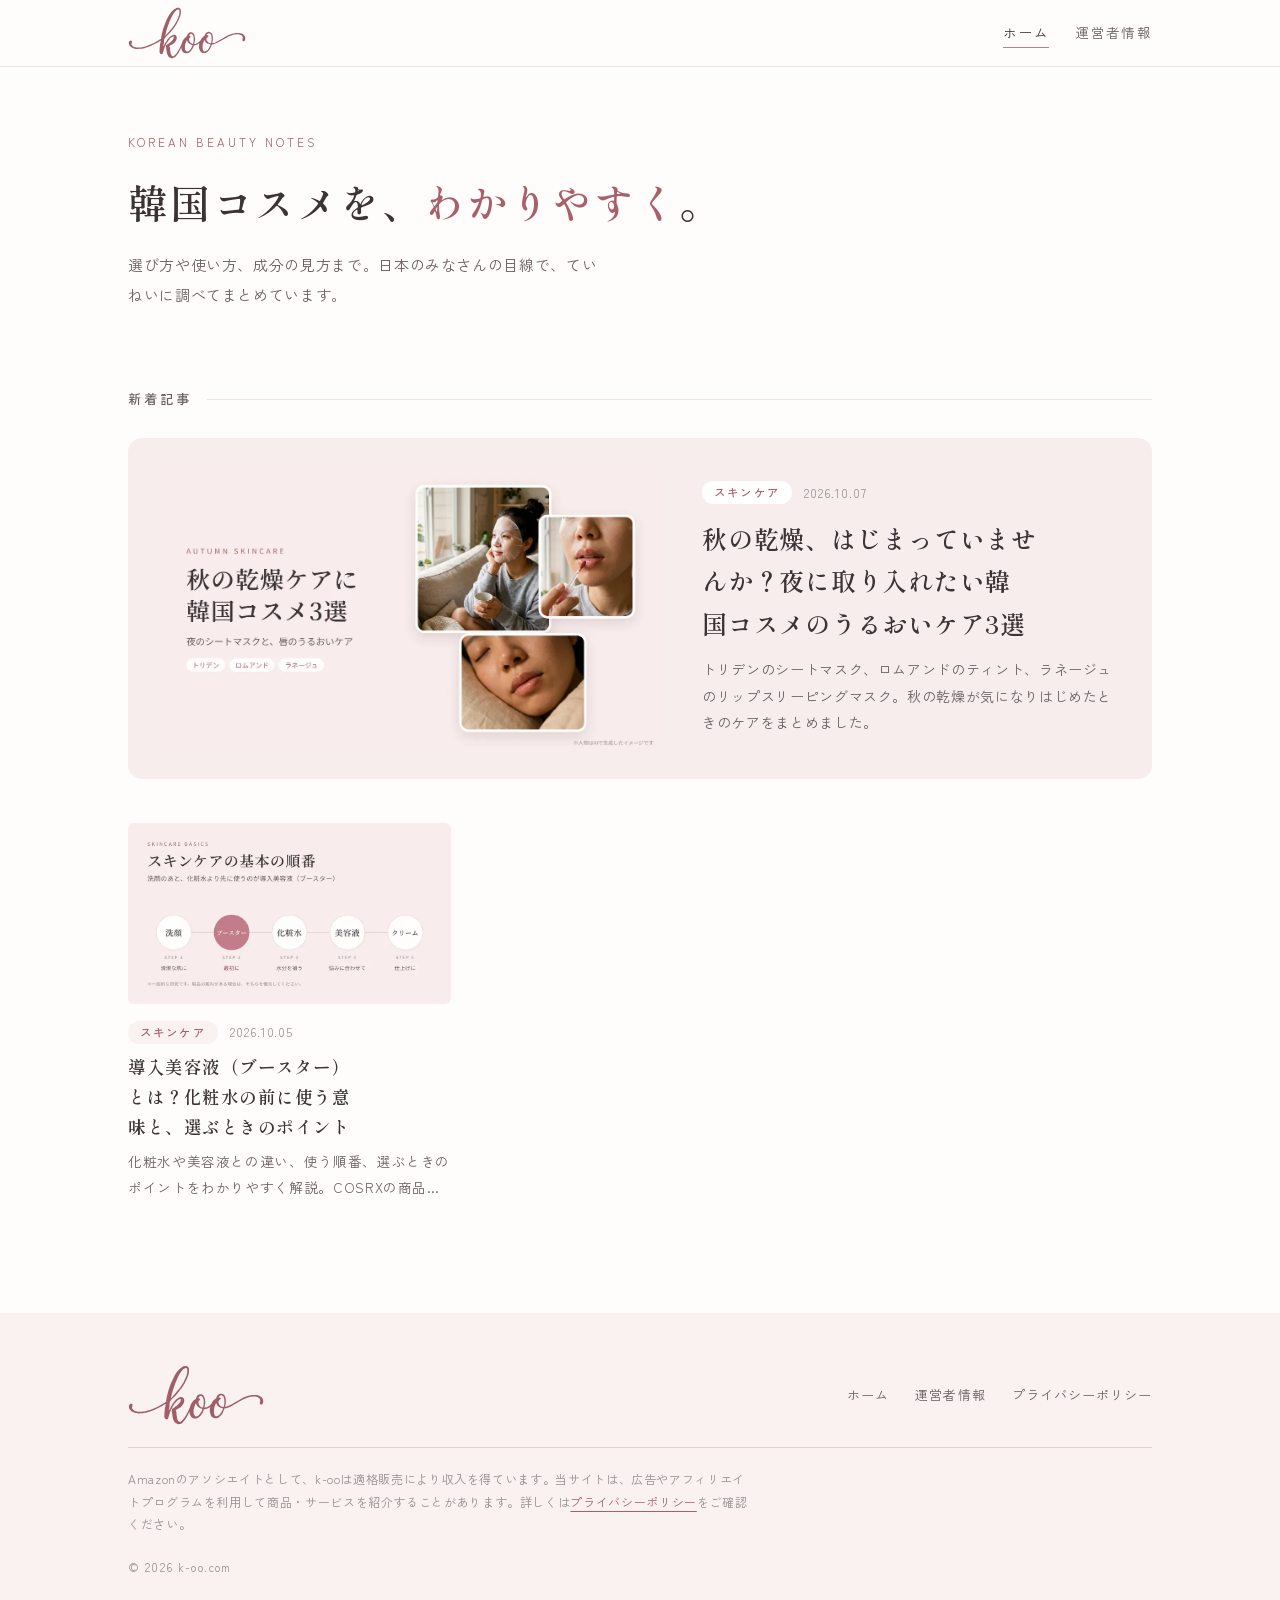
==== index.html @ f617c97c "Add files via upload" ====
<!DOCTYPE html>
<html lang="ja">
<head>
<meta charset="utf-8">
<meta name="viewport" content="width=device-width, initial-scale=1">
<title>k-oo（ケーウー）｜韓国コスメ・スキンケア情報ブログ</title>
<meta name="description" content="k-oo（ケーウー）は、韓国コスメとスキンケアの選び方・使い方・成分の見方を、日本のみなさんに向けてわかりやすくまとめる情報ブログです。">
<link rel="canonical" href="https://k-oo.com/">
<meta name="robots" content="index, follow, max-image-preview:large, max-snippet:-1">
<meta name="theme-color" content="#fffdfc">
<!-- 検索エンジンの所有権確認（取得後にコメントを外して content を差し替え）
<meta name="google-site-verification" content="">
<meta name="msvalidate.01" content="">
-->

<meta property="og:type" content="website">
<meta property="og:site_name" content="k-oo（ケーウー）">
<meta property="og:locale" content="ja_JP">
<meta property="og:title" content="k-oo（ケーウー）｜韓国コスメ・スキンケア情報ブログ">
<meta property="og:description" content="韓国コスメとスキンケアの選び方・使い方・成分の見方を、わかりやすくまとめています。">
<meta property="og:url" content="https://k-oo.com/">
<meta property="og:image" content="https://k-oo.com/assets/img/og-default.png">
<meta property="og:image:width" content="1200">
<meta property="og:image:height" content="630">
<meta name="twitter:card" content="summary_large_image">

<link rel="icon" href="/assets/img/favicon.svg" type="image/svg+xml">
<link rel="icon" href="/assets/img/favicon-32.png" sizes="32x32" type="image/png">
<link rel="apple-touch-icon" href="/assets/img/apple-touch-icon.png">
<link rel="preconnect" href="https://fonts.googleapis.com">
<link rel="preconnect" href="https://fonts.gstatic.com" crossorigin>
<link rel="stylesheet" href="https://fonts.googleapis.com/css2?family=Shippori+Mincho+B1:wght@500;600&family=Zen+Kaku+Gothic+New:wght@400;500;700&display=swap">
<link rel="stylesheet" href="/assets/css/style.css">
<script src="/assets/js/main.js" defer></script>
<!-- AdSense 承認後：審査用コードをここに貼る（全ページの <head>）
<script async src="https://pagead2.googlesyndication.com/pagead/js/adsbygoogle.js?client=ca-pub-XXXXXXXXXXXXXXXX" crossorigin="anonymous"></script>
-->

<script type="application/ld+json">
{
  "@context": "https://schema.org",
  "@graph": [
    {
      "@type": "WebSite",
      "@id": "https://k-oo.com/#website",
      "url": "https://k-oo.com/",
      "name": "k-oo（ケーウー）",
      "alternateName": ["k-oo", "ケーウー"],
      "inLanguage": "ja",
      "publisher": { "@id": "https://k-oo.com/#organization" }
    },
    {
      "@type": "Organization",
      "@id": "https://k-oo.com/#organization",
      "name": "k-oo",
      "url": "https://k-oo.com/",
      "logo": { "@type": "ImageObject", "url": "https://k-oo.com/assets/img/icon-512.png", "width": 512, "height": 512 }
    }
  ]
}
</script>
</head>
<body>
<a class="skip-link" href="#main">本文へスキップ</a>

<header class="site-header">
  <div class="wrap">
    <a class="brand" href="/" aria-label="k-oo ホーム">
      <img class="brand-logo" src="/assets/img/logo.svg" width="118" height="52" alt="">
    </a>
    <nav class="site-nav" aria-label="メインメニュー">
      <a href="/">ホーム</a>
      <a href="/about">運営者情報</a>
    </nav>
  </div>
</header>

<main id="main">
  <section class="hero">
    <div class="wrap">
      <h1>韓国コスメを、<em>わかりやすく</em>。</h1>
      <p>選び方や使い方、成分の見方まで。日本のみなさんの目線で、ていねいに調べてまとめています。</p>
    </div>
  </section>

  <section class="wrap" aria-labelledby="latest-heading">
    <div class="section-head"><h2 id="latest-heading">新着記事</h2></div>

    <!-- ===== 記事一覧：新しい記事を「先頭」に追加します =====
    <ul class="post-grid">
      <li class="post-card">
        <div class="post-card-thumb"><img src="/assets/img/posts/SLUG.webp" width="1200" height="675" alt="記事タイトルに合わせた画像の説明" loading="lazy" decoding="async"></div>
        <div class="post-card-body">
          <div class="post-card-meta"><span class="tag">カテゴリ</span><time datetime="2026-10-05">2026.10.05</time></div>
          <h3><a href="/posts/2026/10/SLUG">記事タイトル</a></h3>
          <p>記事の概要（メタディスクリプションと同じ文章でOK）。</p>
        </div>
      </li>
    </ul>
    ===== -->
    <ul class="post-grid">
      <li class="post-card">
        <div class="post-card-thumb"><img src="/assets/img/posts/autumn-dryness-care.webp" width="1200" height="675" alt="秋の乾燥ケア：シートマスク、リップティント、リップスリーピングマスク" loading="lazy" decoding="async"></div>
        <div class="post-card-body">
          <div class="post-card-meta"><span class="tag">スキンケア</span><time datetime="2026-10-07">2026.10.07</time></div>
          <h3><a href="/posts/2026/10/autumn-dryness-care">秋の乾燥、はじまっていませんか？夜に取り入れたい韓国コスメのうるおいケア3選</a></h3>
          <p>トリデンのシートマスク、ロムアンドのティント、ラネージュのリップスリーピングマスク。秋の乾燥が気になりはじめたときのケアをまとめました。</p>
        </div>
      </li>
      <li class="post-card">
        <div class="post-card-thumb"><img src="/assets/img/posts/what-is-booster-serum.webp" width="1200" height="675" alt="スキンケアの基本の順番：洗顔、ブースター、化粧水、美容液、クリーム" loading="lazy" decoding="async"></div>
        <div class="post-card-body">
          <div class="post-card-meta"><span class="tag">スキンケア</span><time datetime="2026-10-05">2026.10.05</time></div>
          <h3><a href="/posts/2026/10/what-is-booster-serum">導入美容液（ブースター）とは？化粧水の前に使う意味と、選ぶときのポイント</a></h3>
          <p>化粧水や美容液との違い、使う順番、選ぶときのポイントをわかりやすく解説。COSRXの商品を例に、パッケージの表記も確認します。</p>
        </div>
      </li>
    </ul>
  </section>
  <section class="wrap popular" data-popular hidden aria-labelledby="popular-title">
    <div class="section-head"><h2 id="popular-title">人気記事</h2></div>
    <ol class="popular-list"></ol>
  </section>
</main>

<footer class="site-footer">
  <div class="wrap">
    <div class="footer-top">
      <a class="brand" href="/" aria-label="k-oo ホーム">
        <img class="brand-logo" src="/assets/img/logo.svg" width="118" height="52" alt="" loading="lazy">
      </a>
      <ul class="footer-links">
        <li><a href="/">ホーム</a></li>
        <li><a href="/about">運営者情報</a></li>
        <li><a href="/privacy">プライバシーポリシー</a></li>
      </ul>
    </div>
    <p class="footer-note">Amazonのアソシエイトとして、k-ooは適格販売により収入を得ています。当サイトは、広告やアフィリエイトプログラムを利用して商品・サービスを紹介することがあります。詳しくは<a href="/privacy">プライバシーポリシー</a>をご確認ください。</p>
    <p class="copyright">&copy; 2026 k-oo.com</p>
  </div>
</footer>

<button class="to-top" type="button" aria-label="ページの先頭へ戻る">↑</button>
</body>
</html>
---- assets/css/style.css ----
/* k-oo.com 共通スタイル — すべてのページで /assets/css/style.css として読み込みます
   デザイン「Blush」：白 × 淡いピンク × ダスティローズ。記事が主役、商品と広告は控えめに。
   フォント（各ページ <head> で Google Fonts を読み込み）
     見出し：Shippori Mincho B1 ／ 本文：Zen Kaku Gothic New */

:root {
  --bg: #fffdfc;
  --surface: #ffffff;
  --soft: #faf1f1;        /* 目次・PR表記・コールアウトの面 */
  --blush: #f8eded;       /* 特集カードの面 */
  --thumb: #f3e3e3;       /* 画像の読み込み前の面 */
  --ink: #3b3335;
  --ink-soft: #6b5f62;
  --muted: #9a8d90;
  --line: #efe3e3;
  --line-strong: #e2d1d2;
  --accent: #c27d89;
  --accent-ink: #a8606d;
  --mark: #f6dfe3;        /* 太字のマーカー */
  --btn: #3b3335;
  --btn-ink: #fffdfc;
  --radius: 6px;
  --radius-lg: 14px;
  --font: "Zen Kaku Gothic New", "Hiragino Sans", "Hiragino Kaku Gothic ProN", "Noto Sans JP", "Noto Sans CJK JP", "Yu Gothic UI", "Yu Gothic", Meiryo, sans-serif;
  --font-head: "Shippori Mincho B1", "Hiragino Mincho ProN", "Yu Mincho", YuMincho, "Noto Serif JP", "Noto Serif CJK JP", serif;
  --w-list: 1080px;
  --w-article: 680px;
}

@media (prefers-color-scheme: dark) {
  :root {
    --bg: #1b1718;
    --surface: #231e20;
    --soft: #2a2325;
    --blush: #2d2427;
    --thumb: #332a2d;
    --ink: #f1eaeb;
    --ink-soft: #d2c6c8;
    --muted: #a5979a;
    --line: #362e30;
    --line-strong: #4a3f42;
    --accent: #dc9aa5;
    --accent-ink: #e8b0b9;
    --mark: #4a3036;
    --btn: #f1eaeb;
    --btn-ink: #1b1718;
  }
}

*, *::before, *::after { box-sizing: border-box; }

html { -webkit-text-size-adjust: 100%; scroll-behavior: smooth; scroll-padding-top: 84px; }

body {
  margin: 0;
  background: var(--bg);
  color: var(--ink);
  font-family: var(--font);
  font-size: 16px;
  font-weight: 400;
  line-height: 2;
  letter-spacing: .04em;
  word-break: normal;
  overflow-wrap: anywhere;
  line-break: strict;
  text-rendering: optimizeLegibility;
  -webkit-font-smoothing: antialiased;
}

img { max-width: 100%; height: auto; display: block; }
a { color: var(--accent-ink); text-decoration-thickness: 1px; text-underline-offset: 4px; }
a:hover { color: var(--accent); }
:focus-visible { outline: 2px solid var(--accent); outline-offset: 3px; border-radius: 3px; }

.skip-link {
  position: absolute; left: 12px; top: 12px; z-index: 100; transform: translateY(-200%);
  background: var(--ink); color: var(--bg); padding: 8px 14px; border-radius: var(--radius); text-decoration: none;
}
.skip-link:focus { transform: none; }

.wrap { width: 100%; max-width: var(--w-list); margin: 0 auto; padding: 0 28px; }
.wrap--article { max-width: calc(var(--w-article) + 56px); }

/* ---------- Header ---------- */
.site-header { position: sticky; top: 0; z-index: 50; background: color-mix(in srgb, var(--bg) 90%, transparent); -webkit-backdrop-filter: blur(10px); backdrop-filter: blur(10px); border-bottom: 1px solid var(--line); }
.site-header .wrap { display: flex; align-items: center; justify-content: space-between; height: 66px; }
.brand { display: inline-flex; align-items: center; gap: 12px; text-decoration: none; color: var(--ink); }
.brand:hover { color: var(--ink); }
.brand-logo { height: 52px; width: auto; }
.footer-top .brand-logo { height: 60px; }
.brand-text { display: flex; align-items: baseline; gap: 10px; line-height: 1.2; }
.brand-name { font-family: var(--font-head); font-weight: 500; font-size: 23px; letter-spacing: .14em; }
.brand-kana { font-size: 10.5px; color: var(--muted); letter-spacing: .24em; }
.site-nav { display: flex; gap: 26px; }
.site-nav a {
  color: var(--ink-soft); text-decoration: none; font-size: 13.5px; letter-spacing: .1em;
  padding: 6px 0; line-height: 1.2; border-bottom: 1px solid transparent;
}
.site-nav a:hover { color: var(--ink); }
.site-nav a[aria-current="page"] { color: var(--ink); border-bottom-color: var(--accent); }

/* ---------- Footer ---------- */
.site-footer { margin-top: 112px; background: var(--soft); }
.site-footer .wrap { padding-top: 52px; padding-bottom: 40px; display: grid; gap: 20px; }
.footer-top { display: flex; flex-wrap: wrap; gap: 16px 40px; align-items: center; justify-content: space-between; padding-bottom: 22px; border-bottom: 1px solid var(--line-strong); }
.footer-links { display: flex; flex-wrap: wrap; gap: 8px 26px; list-style: none; margin: 0; padding: 0; font-size: 13px; letter-spacing: .08em; }
.footer-links a { color: var(--ink-soft); text-decoration: none; }
.footer-links a:hover { color: var(--accent-ink); text-decoration: underline; }
.footer-note { font-size: 12px; line-height: 1.9; color: var(--muted); margin: 0; max-width: 52em; }
.copyright { font-size: 11.5px; color: var(--muted); margin: 0; letter-spacing: .12em; }

/* ---------- Home ---------- */
.hero { padding: 64px 0 28px; }
.hero .wrap { display: grid; gap: 16px; }
.hero .wrap::before { content: "KOREAN BEAUTY NOTES"; font-size: 11.5px; letter-spacing: .26em; color: var(--accent-ink); }
.hero h1 { font-family: var(--font-head); font-size: clamp(27px, 4.2vw, 40px); line-height: 1.6; margin: 0; letter-spacing: .06em; font-weight: 600; }
.hero h1 em { font-style: normal; color: var(--accent-ink); }
.hero p { margin: 0; color: var(--ink-soft); max-width: 32em; font-size: 15px; }

.section-head { display: flex; align-items: center; gap: 16px; margin: 48px 0 26px; }
.section-head h2 { font-size: 13px; margin: 0; font-weight: 500; letter-spacing: .22em; white-space: nowrap; color: var(--ink-soft); }
.section-head::after { content: ""; flex: 1; height: 1px; background: var(--line); }

.post-grid { display: grid; grid-template-columns: repeat(3, 1fr); gap: 44px 28px; list-style: none; margin: 0; padding: 0; }
.post-card { display: flex; flex-direction: column; position: relative; min-width: 0; }
.post-card-thumb { aspect-ratio: 16 / 9; background: var(--thumb); overflow: hidden; border-radius: var(--radius); }
.post-card-thumb img { width: 100%; height: 100%; object-fit: cover; transition: transform .5s ease; }
.post-card:hover .post-card-thumb img { transform: scale(1.03); }
.post-card-body { padding: 16px 0 0; display: flex; flex-direction: column; gap: 8px; flex: 1; }
.post-card-meta { display: flex; align-items: center; gap: 12px; font-size: 12px; letter-spacing: .08em; color: var(--muted); }
.post-card h3 { font-family: var(--font-head); font-size: 17.5px; line-height: 1.7; margin: 0; font-weight: 600; letter-spacing: .03em; }
.post-card h3 a { color: var(--ink); text-decoration: none; }
.post-card h3 a::after { content: ""; position: absolute; inset: 0; } /* カード全体をクリック可能に */
.post-card:hover h3 a { color: var(--accent-ink); }
.post-card p { margin: 0; font-size: 13.5px; line-height: 1.9; color: var(--ink-soft); display: -webkit-box; -webkit-line-clamp: 2; line-clamp: 2; -webkit-box-orient: vertical; overflow: hidden; }

/* 新着の1件目は特集カードとして大きく */
.wrap > .post-grid > .post-card:first-child { grid-column: 1 / -1; display: grid; grid-template-columns: 1.2fr 1fr; gap: 0 40px; align-items: center; padding: 28px; background: var(--blush); border-radius: var(--radius-lg); }
.wrap > .post-grid > .post-card:first-child .post-card-body { padding: 0; gap: 12px; }
.wrap > .post-grid > .post-card:first-child h3 { font-size: clamp(20px, 2.4vw, 25px); }
.wrap > .post-grid > .post-card:first-child p { font-size: 14px; -webkit-line-clamp: 3; line-clamp: 3; }
.wrap > .post-grid > .post-card:first-child .tag { background: var(--surface); }

.tag { display: inline-block; font-size: 11.5px; font-weight: 500; letter-spacing: .1em; color: var(--accent-ink); background: var(--soft); padding: 1px 12px; border-radius: 999px; line-height: 1.8; }

.empty-state { border-top: 1px solid var(--line); border-bottom: 1px solid var(--line); padding: 64px 24px; text-align: center; color: var(--muted); }
.empty-state strong { display: block; color: var(--ink); font-size: 18px; margin-bottom: 6px; }

/* ---------- Article ---------- */
.breadcrumb { font-size: 12px; letter-spacing: .06em; color: var(--muted); padding: 28px 0 8px; }
.breadcrumb ol { list-style: none; margin: 0; padding: 0; display: flex; flex-wrap: wrap; gap: 4px 10px; }
.breadcrumb li + li::before { content: "›"; margin-right: 10px; color: var(--line-strong); }
.breadcrumb a { color: var(--muted); text-decoration: none; }
.breadcrumb a:hover { color: var(--accent-ink); text-decoration: underline; }

.article-head { padding: 28px 0 8px; text-align: center; }
.article-head .tag { margin-bottom: 16px; }
.article-title { font-family: var(--font-head); font-size: clamp(24px, 3.8vw, 33px); line-height: 1.65; margin: 0 0 16px; font-weight: 600; letter-spacing: .05em; }
.article-meta { display: flex; flex-wrap: wrap; justify-content: center; gap: 4px 20px; font-size: 12px; letter-spacing: .06em; color: var(--muted); margin: 0; }
.article-eyecatch { margin: 32px 0 8px; border-radius: var(--radius-lg); overflow: hidden; background: var(--thumb); }
.article-eyecatch img { width: 100%; aspect-ratio: 16 / 9; object-fit: cover; }

.pr-notice {
  display: flex; gap: 10px; align-items: flex-start; margin: 20px 0 0; padding: 11px 16px;
  font-size: 12px; line-height: 1.8; color: var(--muted); text-align: left;
  background: var(--soft); border-radius: var(--radius);
}
.pr-notice b { flex: none; font-size: 10.5px; font-weight: 500; letter-spacing: .14em; color: var(--accent-ink); background: var(--surface); padding: 0 8px; border-radius: 999px; margin-top: 2px; line-height: 1.8; }
.pr-notice span { display: block; }
.pr-notice small { display: block; margin-top: 1px; font-size: 11.5px; }

.lead { font-size: 16.5px; line-height: 2.1; color: var(--ink-soft); margin: 36px 0 0; }

.toc { margin: 40px 0; padding: 22px 26px; background: var(--soft); border-radius: var(--radius-lg); }
.toc-title { margin: 0 0 6px; font-size: 12.5px; font-weight: 500; letter-spacing: .24em; color: var(--accent-ink); }
.toc ol { margin: 0; padding-left: 1.4em; }
.toc li { margin: 2px 0; font-size: 14.5px; line-height: 1.9; }
.toc li::marker { color: var(--accent); }
.toc a { color: var(--ink-soft); text-decoration: none; }
.toc a:hover { color: var(--accent-ink); text-decoration: underline; }

.article-body > :first-child { margin-top: 0; }
.article-body h2 {
  font-family: var(--font-head); font-size: clamp(20px, 3vw, 24px); line-height: 1.6; margin: 80px 0 24px; padding: 0 0 12px;
  font-weight: 600; letter-spacing: .05em; border-bottom: 1px solid var(--line-strong);
}
.article-body h3 { font-family: var(--font-head); font-size: 18px; line-height: 1.7; margin: 44px 0 12px; padding: 0 0 0 14px; font-weight: 600; letter-spacing: .03em; border-left: 2px solid var(--accent); }
.article-body h4 { font-size: 16px; margin: 30px 0 8px; font-weight: 700; }
.article-body p { margin: 0 0 1.7em; }
.article-body ul, .article-body ol { margin: 0 0 1.7em; padding-left: 1.4em; }
.article-body li { margin: .4em 0; }
.article-body li::marker { color: var(--accent); }
.article-body strong { font-weight: 700; background: linear-gradient(transparent 62%, var(--mark) 62%); }
.article-body figure { margin: 36px 0; }
.article-body figure img { border-radius: var(--radius-lg); }
.article-body figcaption { font-size: 12px; color: var(--muted); margin-top: 10px; text-align: center; letter-spacing: .06em; }
.article-body blockquote { margin: 0 0 1.7em; padding: 4px 0 4px 20px; border-left: 2px solid var(--accent); color: var(--ink-soft); font-family: var(--font-head); }
.article-body blockquote p:last-child { margin-bottom: 0; }

.table-scroll { overflow-x: auto; margin: 0 0 1.7em; border: 1px solid var(--line); border-radius: var(--radius-lg); background: var(--surface); }
.article-body table { border-collapse: collapse; width: 100%; min-width: 480px; font-size: 14px; line-height: 1.8; }
.article-body th, .article-body td { padding: 12px 16px; border-bottom: 1px solid var(--line); text-align: left; vertical-align: top; }
.article-body th { background: var(--soft); font-weight: 500; white-space: nowrap; font-size: 13px; letter-spacing: .06em; color: var(--ink-soft); }
.article-body tr:last-child td { border-bottom: 0; }

.callout { margin: 0 0 1.7em; padding: 20px 24px; border-radius: var(--radius-lg); background: var(--soft); border: 0; }
.callout-title { font-family: var(--font-head); font-weight: 600; margin: 0 0 4px; font-size: 15.5px; color: var(--accent-ink); }
.callout p:last-child { margin-bottom: 0; }

/* ---------- 商品紹介（アフィリエイト記事用・控えめに） ---------- */
.product { display: grid; grid-template-columns: 170px 1fr; gap: 26px; align-items: center; margin: 8px 0 2.2em; padding: 24px; background: var(--surface); border: 1px solid var(--line); border-radius: var(--radius-lg); }
.product-img { background: #fff; border-radius: var(--radius); display: flex; align-items: center; justify-content: center; aspect-ratio: 1; padding: 10px; }
.product-img img { max-height: 100%; width: auto; max-width: 100%; object-fit: contain; }
.product-rank { display: inline-block; font-size: 11.5px; font-weight: 500; letter-spacing: .14em; color: var(--accent-ink); margin-bottom: 4px; }
.product-name { font-family: var(--font-head); font-size: 16.5px; font-weight: 600; line-height: 1.7; margin: 0 0 8px; }
.product-points { margin: 0 0 4px; padding-left: 1.2em; font-size: 13.5px; line-height: 1.9; color: var(--ink-soft); }
.product-points li { margin: .1em 0; }
.product-points li::marker { color: var(--accent); }
.product .btn-amazon { margin: 16px 0 0; max-width: none; }

.proscons { display: grid; grid-template-columns: 1fr 1fr; gap: 14px; margin: 0 0 1.7em; }
.proscons > div { padding: 18px 22px; background: var(--soft); border-radius: var(--radius-lg); }
.proscons h4 { margin: 0 0 6px; font-size: 13.5px; letter-spacing: .1em; color: var(--accent-ink); }
.proscons ul { margin: 0; padding-left: 1.3em; font-size: 14px; line-height: 1.9; }

.spec-note { font-size: 12px; line-height: 1.8; color: var(--muted); margin: -.6em 0 2em; }

/* Amazon へのリンクボタン（rel="sponsored nofollow noopener"）— 落ち着いたピル型 */
.btn-amazon {
  display: block; text-align: center; margin: 28px auto; max-width: 360px; padding: 12px 24px;
  background: var(--btn); color: var(--btn-ink); font-weight: 500; font-size: 14px; letter-spacing: .08em;
  border-radius: 999px; text-decoration: none; transition: opacity .2s ease;
}
.btn-amazon:hover { color: var(--btn-ink); opacity: .86; }
.btn-amazon small { display: block; font-weight: 400; font-size: 11px; letter-spacing: .02em; opacity: .75; }

/* FAQ */
.faq details { background: var(--surface); border: 1px solid var(--line); border-radius: var(--radius-lg); margin: 0 0 10px; }
.faq summary { cursor: pointer; padding: 16px 44px 16px 20px; font-weight: 500; list-style: none; display: flex; gap: 12px; position: relative; line-height: 1.8; }
.faq summary::-webkit-details-marker { display: none; }
.faq summary::before { content: "Q"; font-family: var(--font-head); color: var(--accent-ink); font-weight: 600; }
.faq summary::after { content: "+"; position: absolute; right: 20px; top: 14px; font-weight: 300; font-size: 20px; color: var(--muted); }
.faq details[open] summary::after { content: "−"; }
.faq .faq-a { padding: 0 20px 18px 44px; margin: 0; color: var(--ink-soft); font-size: 15px; }

.related { margin-top: 80px; }
.related .post-grid { grid-template-columns: repeat(2, 1fr); }

/* ---------- 人気記事（main.js が /api/popular から自動で表示。件数が少ない間は hidden のまま） ---------- */
.popular { margin-top: 72px; }
.popular[hidden] { display: none; }
.popular-list { list-style: none; margin: 0; padding: 0; counter-reset: rank; display: grid; gap: 0; }
.popular-item { counter-increment: rank; border-bottom: 1px solid var(--line); }
.popular-item a { display: grid; grid-template-columns: auto 100px 1fr; align-items: center; gap: 16px; padding: 14px 0; color: var(--ink); text-decoration: none; }
.popular-item a::before { content: counter(rank); width: 1.4em; font-family: var(--font-head); font-size: 22px; font-weight: 600; color: var(--accent); text-align: center; font-variant-numeric: tabular-nums; }
.popular-item a:hover .popular-title { color: var(--accent-ink); }
.popular-thumb { display: block; aspect-ratio: 16 / 9; overflow: hidden; border-radius: var(--radius); background: var(--thumb); }
.popular-thumb img { width: 100%; height: 100%; object-fit: cover; }
.popular-text { display: flex; flex-direction: column; gap: 2px; min-width: 0; }
.popular-title { font-family: var(--font-head); font-size: 15px; font-weight: 600; line-height: 1.7; display: -webkit-box; -webkit-line-clamp: 2; line-clamp: 2; -webkit-box-orient: vertical; overflow: hidden; }
.popular-meta { font-size: 11.5px; letter-spacing: .08em; color: var(--muted); }
@media (max-width: 560px) {
  .popular-item a { grid-template-columns: auto 84px 1fr; gap: 12px; }
  .popular-title { font-size: 14px; }
}

.back-home { display: inline-flex; margin-top: 56px; font-size: 13.5px; letter-spacing: .08em; color: var(--ink-soft); text-decoration: none; }
.back-home::before { content: "←"; margin-right: 10px; color: var(--accent); }
.back-home:hover { color: var(--accent-ink); }

/* ---------- 広告枠（承認前は非表示。承認後 main.js の ADS_ENABLED を true に） ---------- */
.ad-slot { display: none; margin: 44px 0; text-align: center; overflow: hidden; }
html.ads-on .ad-slot { display: block; min-height: 280px; }
html.ads-on .ad-slot--top { min-height: 250px; }
.ad-label { display: block; font-size: 10.5px; color: var(--muted); letter-spacing: .24em; margin-bottom: 8px; }

/* ---------- 固定ページ（運営者情報・プライバシーポリシー） ---------- */
.page { padding: 56px 0 0; }
.page h1 { font-family: var(--font-head); font-size: clamp(26px, 4vw, 33px); line-height: 1.6; margin: 0 0 10px; font-weight: 600; letter-spacing: .05em; }
.page .page-lead { color: var(--ink-soft); margin: 0 0 40px; padding-bottom: 22px; border-bottom: 1px solid var(--line-strong); }
.page h2 { font-family: var(--font-head); font-size: 19px; margin: 52px 0 14px; padding: 0 0 10px; border-bottom: 1px solid var(--line); line-height: 1.6; font-weight: 600; letter-spacing: .04em; }
.page p, .page li { color: var(--ink-soft); }
.page p { margin: 0 0 1.3em; }
.page ul { margin: 0 0 1.3em; padding-left: 1.5em; }
.page li::marker { color: var(--accent); }
.info-table { width: 100%; border-collapse: collapse; background: var(--surface); border: 1px solid var(--line); border-radius: var(--radius-lg); overflow: hidden; }
.info-table th, .info-table td { text-align: left; padding: 15px 18px; border-bottom: 1px solid var(--line); vertical-align: top; }
.info-table th { width: 9em; background: var(--soft); font-weight: 500; white-space: nowrap; font-size: 14px; }
.info-table tr:last-child th, .info-table tr:last-child td { border-bottom: 0; }

.notfound { text-align: center; padding: 104px 0 24px; }
.notfound .code { font-family: var(--font-head); font-size: 76px; font-weight: 600; color: var(--accent); line-height: 1; margin: 0 0 16px; letter-spacing: .08em; }
.btn { display: inline-block; margin-top: 28px; background: var(--btn); color: var(--btn-ink); text-decoration: none; font-weight: 500; letter-spacing: .08em; padding: 12px 30px; border-radius: 999px; }
.btn:hover { color: var(--btn-ink); opacity: .86; }

.to-top {
  position: fixed; right: 18px; bottom: 18px; width: 44px; height: 44px; border-radius: 50%;
  border: 1px solid var(--line-strong); background: var(--surface); color: var(--ink-soft);
  cursor: pointer; font-size: 16px; line-height: 1; opacity: 0; pointer-events: none; transition: opacity .2s ease;
}
.to-top.is-visible { opacity: 1; pointer-events: auto; }

/* 見出しの折り返しを均等にして、1文字だけ次の行に落ちるのを防ぐ */
.hero h1, .article-title, .post-card h3, .page h1, .article-body h2, .article-body h3 { text-wrap: balance; }

/* ---------- Responsive ---------- */
@media (max-width: 900px) {
  .post-grid { grid-template-columns: repeat(2, 1fr); gap: 40px 22px; }
  .wrap > .post-grid > .post-card:first-child { grid-template-columns: 1fr; gap: 20px; padding: 20px; }
}
@media (max-width: 600px) {
  .wrap { padding: 0 20px; }
  .site-header .wrap { height: 58px; }
  .brand-logo { height: 44px; }
  .brand-name { font-size: 21px; }
  .brand-kana { display: none; }
  .site-nav { gap: 18px; }
  .site-nav a { font-size: 13px; letter-spacing: .06em; }
  .hero { padding: 44px 0 12px; }
  .section-head { margin: 40px 0 22px; }
  .post-grid, .related .post-grid { grid-template-columns: 1fr; gap: 40px; }
  .wrap > .post-grid > .post-card:first-child { padding: 16px 16px 22px; margin: 0 -4px; }
  .article-head { padding-top: 16px; }
  .article-eyecatch { margin-top: 24px; border-radius: var(--radius); }
  .article-body h2 { margin-top: 64px; }
  .product { grid-template-columns: 1fr; gap: 16px; padding: 20px; }
  .product-img { max-width: 200px; margin: 0 auto; width: 100%; }
  .proscons { grid-template-columns: 1fr; }
  .toc { padding: 18px 20px; }
  .info-table th { width: auto; display: block; border-bottom: 0; padding-bottom: 4px; white-space: normal; }
  .info-table td { display: block; padding-top: 4px; }
  .site-footer { margin-top: 88px; }
}

@media (prefers-reduced-motion: reduce) {
  html { scroll-behavior: auto; }
  * { transition: none !important; }
}

@media print {
  .site-header, .site-footer, .ad-slot, .to-top, .toc, .popular { display: none !important; }
  body { background: #fff; color: #000; }
}
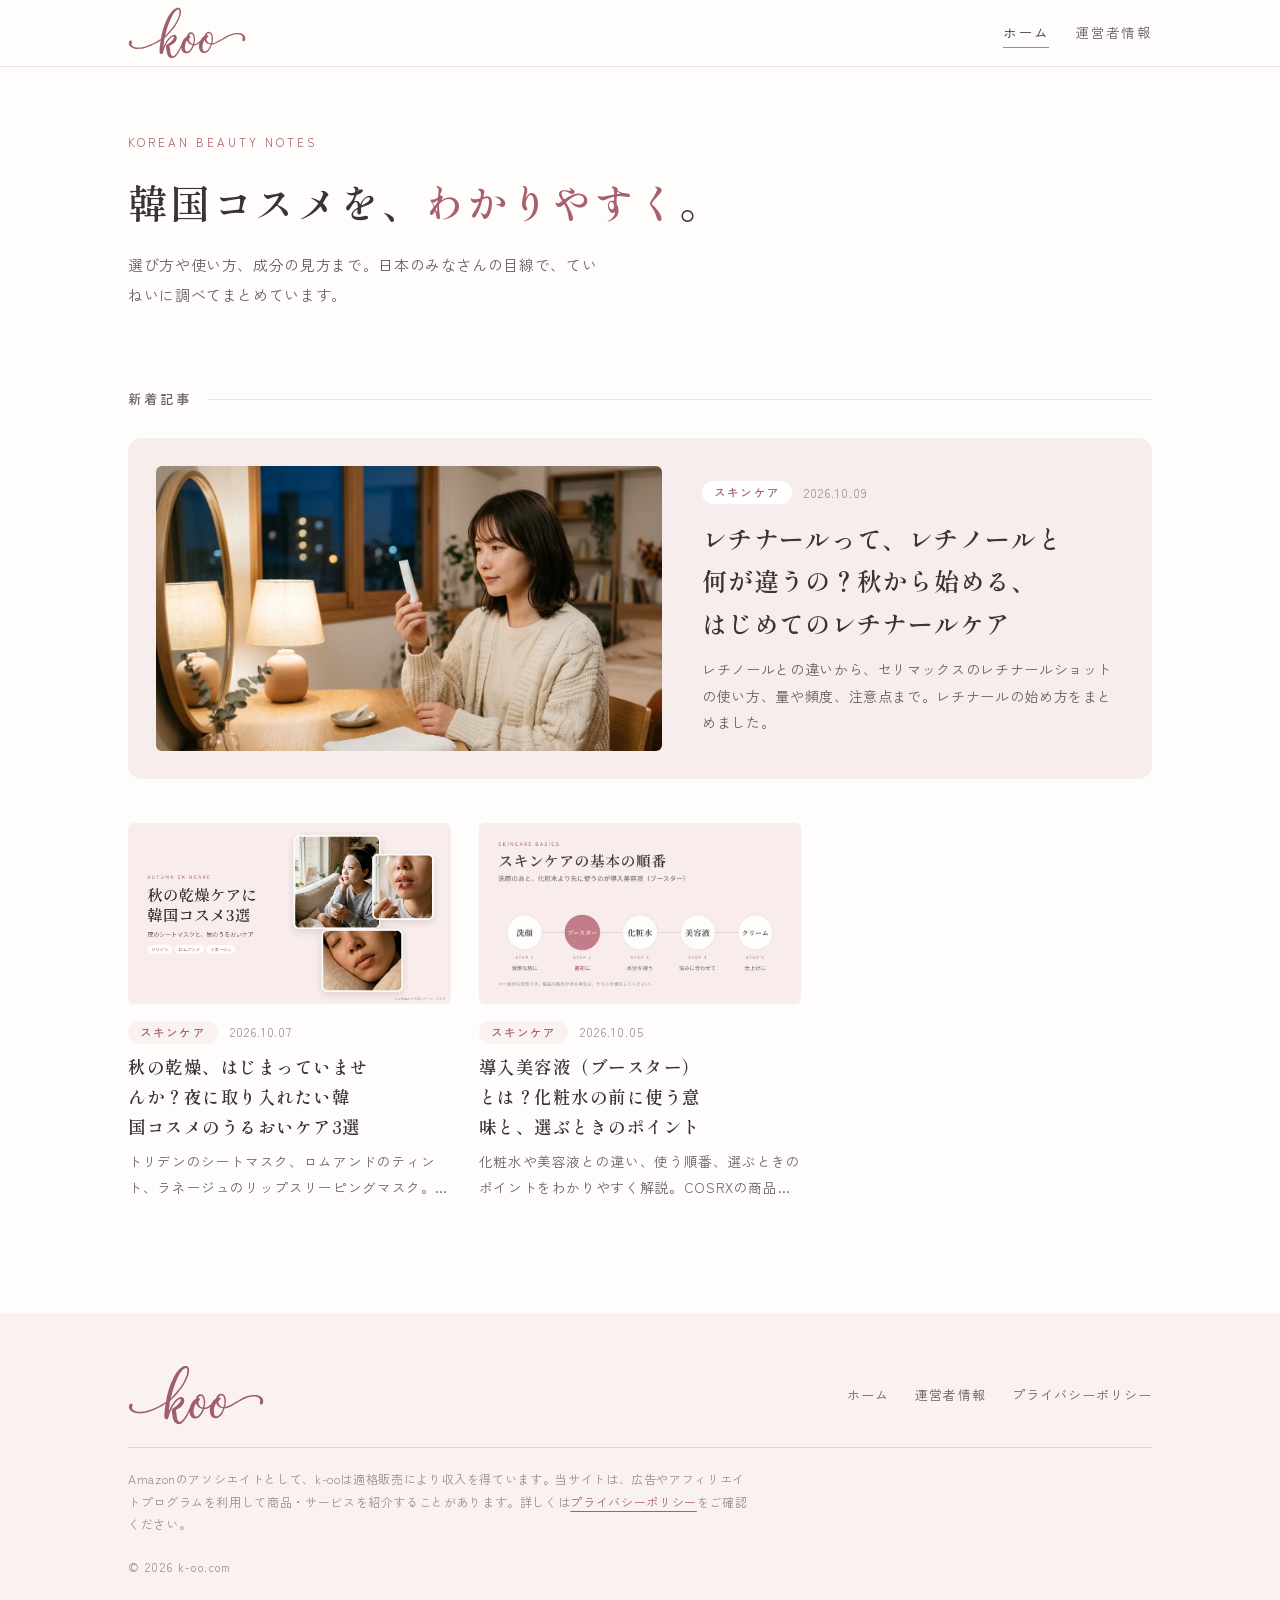
==== commit e15ae6e9: "Add post: レチナールとは？レチノールとの違いと使い方 Co-Authored-By: Claude Opus 5.5 <noreply@anthropic.com> Claude-Sessi" ====
--- a/index.html
+++ b/index.html
@@ -29,7 +29,8 @@
 <link rel="apple-touch-icon" href="/assets/img/apple-touch-icon.png">
 <link rel="preconnect" href="https://fonts.googleapis.com">
 <link rel="preconnect" href="https://fonts.gstatic.com" crossorigin>
-<link rel="stylesheet" href="https://fonts.googleapis.com/css2?family=Shippori+Mincho+B1:wght@500;600&family=Zen+Kaku+Gothic+New:wght@400;500;700&display=swap">
+<link rel="stylesheet" href="https://fonts.googleapis.com/css2?family=Shippori+Mincho+B1:wght@500;600&family=Zen+Kaku+Gothic+New:wght@400;500;700&display=swap" media="print" onload="this.media='all'">
+<noscript><link rel="stylesheet" href="https://fonts.googleapis.com/css2?family=Shippori+Mincho+B1:wght@500;600&family=Zen+Kaku+Gothic+New:wght@400;500;700&display=swap"></noscript>
 <link rel="stylesheet" href="/assets/css/style.css">
 <script src="/assets/js/main.js" defer></script>
 <!-- AdSense 承認後：審査用コードをここに貼る（全ページの <head>）
@@ -100,6 +101,14 @@
     ===== -->
     <ul class="post-grid">
       <li class="post-card">
+        <div class="post-card-thumb"><img src="/assets/img/posts/what-is-retinal.webp" width="1200" height="675" alt="夜、ドレッサーの前で小さな美容液のチューブを手に取る女性" loading="lazy" decoding="async"></div>
+        <div class="post-card-body">
+          <div class="post-card-meta"><span class="tag">スキンケア</span><time datetime="2026-10-09">2026.10.09</time></div>
+          <h3><a href="/posts/2026/10/what-is-retinal">レチナールって、レチノールと何が違うの？秋から始める、はじめてのレチナールケア</a></h3>
+          <p>レチノールとの違いから、セリマックスのレチナールショットの使い方、量や頻度、注意点まで。レチナールの始め方をまとめました。</p>
+        </div>
+      </li>
+      <li class="post-card">
         <div class="post-card-thumb"><img src="/assets/img/posts/autumn-dryness-care.webp" width="1200" height="675" alt="秋の乾燥ケア：シートマスク、リップティント、リップスリーピングマスク" loading="lazy" decoding="async"></div>
         <div class="post-card-body">
           <div class="post-card-meta"><span class="tag">スキンケア</span><time datetime="2026-10-07">2026.10.07</time></div>
--- a/assets/css/style.css
+++ b/assets/css/style.css
@@ -217,6 +217,15 @@
 .product-points li { margin: .1em 0; }
 .product-points li::marker { color: var(--accent); }
 .product .btn-amazon { margin: 16px 0 0; max-width: none; }
+.product--noimg { grid-template-columns: 1fr; }
+.product--noimg .product-body { display: grid; grid-template-columns: minmax(0, 1fr) 280px; column-gap: 32px; align-items: center; }
+.product--noimg .product-name, .product--noimg .product-points { grid-column: 1; }
+.product--noimg .btn-amazon { grid-column: 2; grid-row: 1 / span 2; margin: 0; max-width: none; padding: 16px 22px; line-height: 1.6; border-radius: 22px; }
+.product--noimg .btn-amazon small { margin-top: 6px; font-size: 10.5px; letter-spacing: 0; }
+@media (max-width: 720px) {
+  .product--noimg .product-body { display: block; }
+  .product--noimg .btn-amazon { margin: 16px 0 0; }
+}
 
 .proscons { display: grid; grid-template-columns: 1fr 1fr; gap: 14px; margin: 0 0 1.7em; }
 .proscons > div { padding: 18px 22px; background: var(--soft); border-radius: var(--radius-lg); }
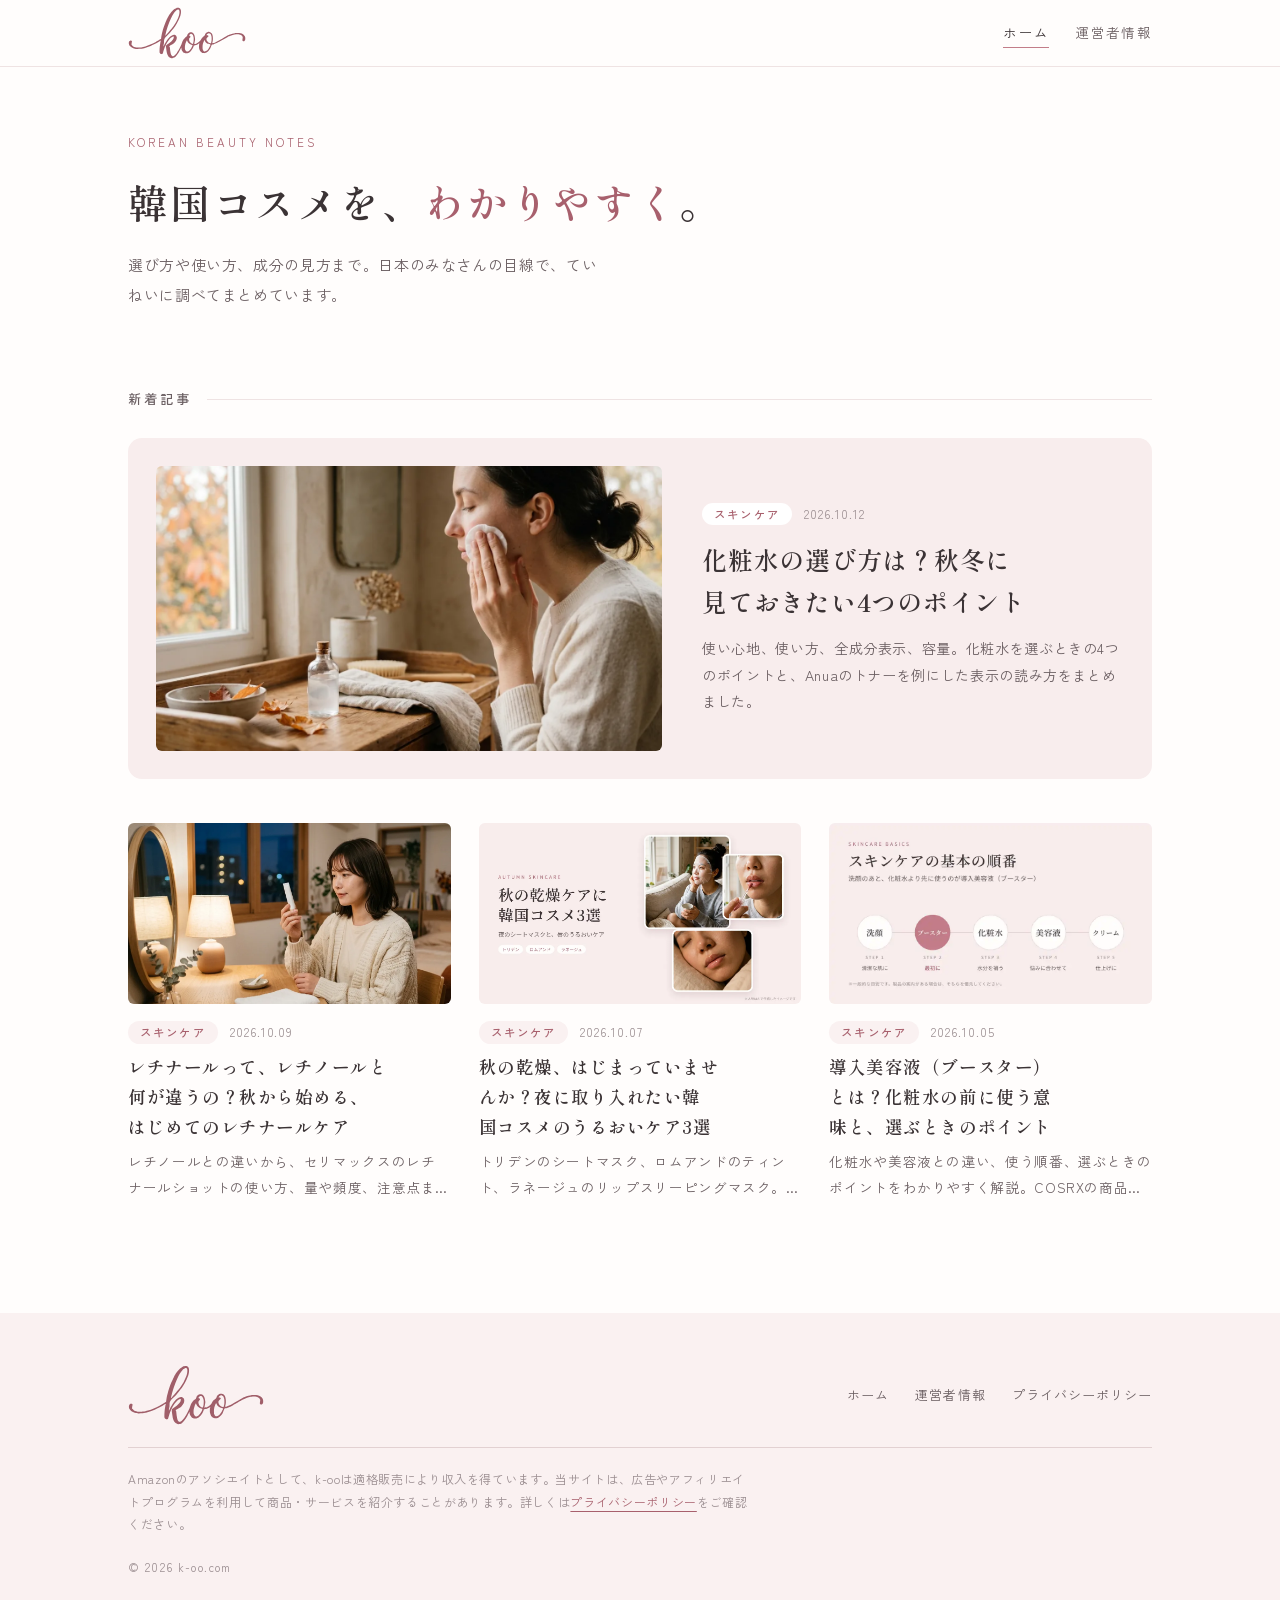
==== commit 8930dd3d: "Add post: 化粧水の選び方｜秋冬に見ておきたい4つのポイント Co-Authored-By: Claude Sonnet 5.5 <noreply@anthropic.com> Claude-" ====
--- a/index.html
+++ b/index.html
@@ -101,6 +101,14 @@
     ===== -->
     <ul class="post-grid">
       <li class="post-card">
+        <div class="post-card-thumb"><img src="/assets/img/posts/how-to-choose-toner.webp" width="1200" height="675" alt="窓辺で、コットンに含ませた化粧水を頬にあてる女性" loading="lazy" decoding="async"></div>
+        <div class="post-card-body">
+          <div class="post-card-meta"><span class="tag">スキンケア</span><time datetime="2026-10-12">2026.10.12</time></div>
+          <h3><a href="/posts/2026/10/how-to-choose-toner">化粧水の選び方は？秋冬に見ておきたい4つのポイント</a></h3>
+          <p>使い心地、使い方、全成分表示、容量。化粧水を選ぶときの4つのポイントと、Anuaのトナーを例にした表示の読み方をまとめました。</p>
+        </div>
+      </li>
+      <li class="post-card">
         <div class="post-card-thumb"><img src="/assets/img/posts/what-is-retinal.webp" width="1200" height="675" alt="夜、ドレッサーの前で小さな美容液のチューブを手に取る女性" loading="lazy" decoding="async"></div>
         <div class="post-card-body">
           <div class="post-card-meta"><span class="tag">スキンケア</span><time datetime="2026-10-09">2026.10.09</time></div>
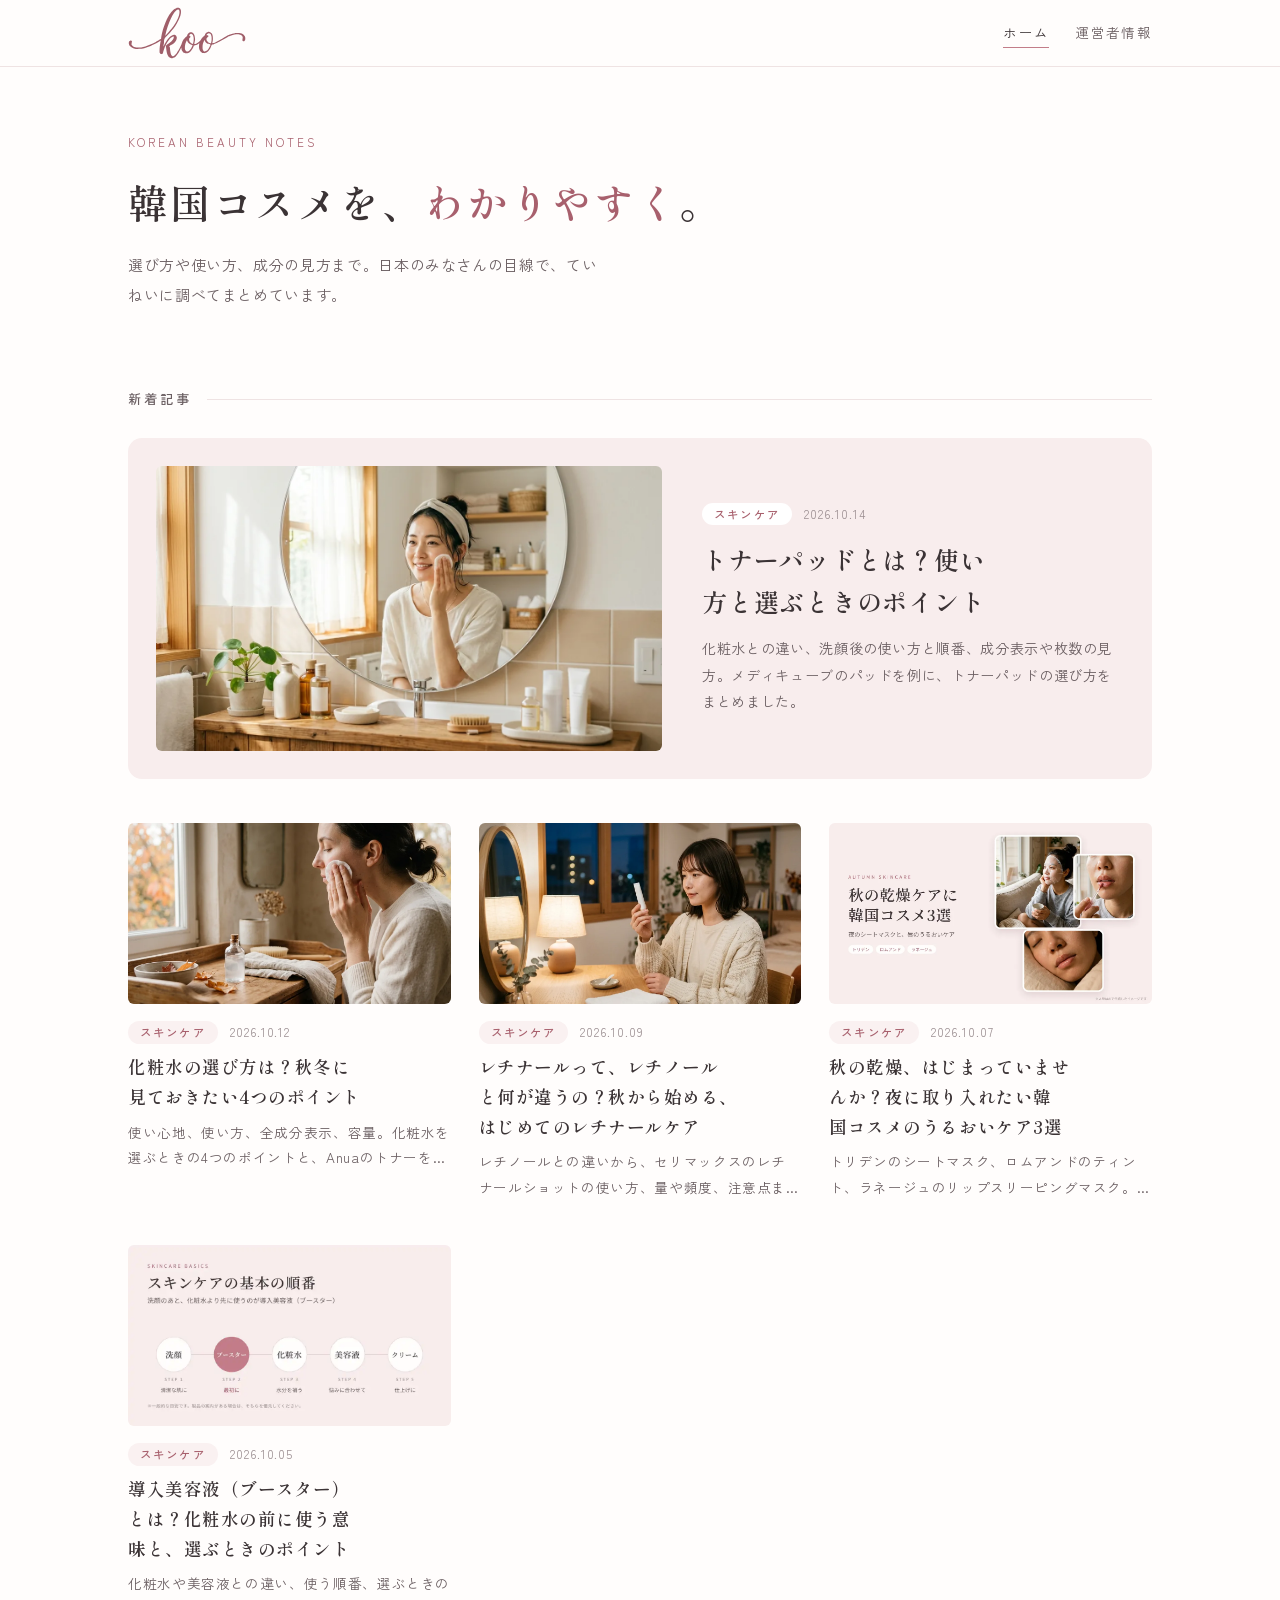
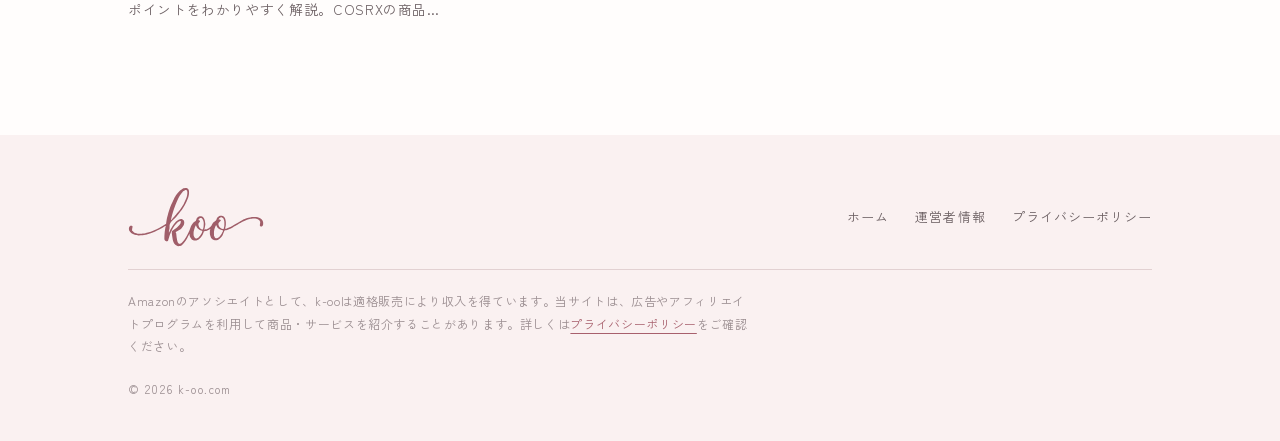
==== commit 26f86da5: "トナーパッドの記事を追加、CLAUDE.mdに画像作成フローと検収チェックリストを追記 Co-Authored-By: Claude Sonnet 5.5 <noreply@anthropic.com" ====
--- a/index.html
+++ b/index.html
@@ -4,7 +4,7 @@
 <meta charset="utf-8">
 <meta name="viewport" content="width=device-width, initial-scale=1">
 <title>k-oo（ケーウー）｜韓国コスメ・スキンケア情報ブログ</title>
-<meta name="description" content="k-oo（ケーウー）は、韓国コスメとスキンケアの選び方・使い方・成分の見方を、日本のみなさんに向けてわかりやすくまとめる情報ブログです。">
+<meta name="description" content="k-oo（ケーウー）は、韓国コスメとスキンケアの選び方・使い方・成分の見方を、日本のみなさんに向けてわかりやすくまとめる情報ブログです。導入美容液、化粧水、乾燥ケアなど、毎日のスキンケアに役立つ記事を公開しています。">
 <link rel="canonical" href="https://k-oo.com/">
 <meta name="robots" content="index, follow, max-image-preview:large, max-snippet:-1">
 <meta name="theme-color" content="#fffdfc">
@@ -27,12 +27,8 @@
 <link rel="icon" href="/assets/img/favicon.svg" type="image/svg+xml">
 <link rel="icon" href="/assets/img/favicon-32.png" sizes="32x32" type="image/png">
 <link rel="apple-touch-icon" href="/assets/img/apple-touch-icon.png">
-<link rel="preconnect" href="https://fonts.googleapis.com">
-<link rel="preconnect" href="https://fonts.gstatic.com" crossorigin>
-<link rel="stylesheet" href="https://fonts.googleapis.com/css2?family=Shippori+Mincho+B1:wght@500;600&family=Zen+Kaku+Gothic+New:wght@400;500;700&display=swap" media="print" onload="this.media='all'">
-<noscript><link rel="stylesheet" href="https://fonts.googleapis.com/css2?family=Shippori+Mincho+B1:wght@500;600&family=Zen+Kaku+Gothic+New:wght@400;500;700&display=swap"></noscript>
 <link rel="stylesheet" href="/assets/css/style.css">
-<script src="/assets/js/main.js" defer></script>
+<script src="/assets/js/main.js?v=20261012" defer></script>
 <!-- AdSense 承認後：審査用コードをここに貼る（全ページの <head>）
 <script async src="https://pagead2.googlesyndication.com/pagead/js/adsbygoogle.js?client=ca-pub-XXXXXXXXXXXXXXXX" crossorigin="anonymous"></script>
 -->
@@ -101,6 +97,14 @@
     ===== -->
     <ul class="post-grid">
       <li class="post-card">
+        <div class="post-card-thumb"><img src="/assets/img/posts/what-is-toner-pad.webp" width="1200" height="675" alt="洗面台の鏡の前で、コットンパッドを頬にあてる女性" loading="lazy" decoding="async"></div>
+        <div class="post-card-body">
+          <div class="post-card-meta"><span class="tag">スキンケア</span><time datetime="2026-10-14">2026.10.14</time></div>
+          <h3><a href="/posts/2026/10/what-is-toner-pad">トナーパッドとは？使い方と選ぶときのポイント</a></h3>
+          <p>化粧水との違い、洗顔後の使い方と順番、成分表示や枚数の見方。メディキューブのパッドを例に、トナーパッドの選び方をまとめました。</p>
+        </div>
+      </li>
+      <li class="post-card">
         <div class="post-card-thumb"><img src="/assets/img/posts/how-to-choose-toner.webp" width="1200" height="675" alt="窓辺で、コットンに含ませた化粧水を頬にあてる女性" loading="lazy" decoding="async"></div>
         <div class="post-card-body">
           <div class="post-card-meta"><span class="tag">スキンケア</span><time datetime="2026-10-12">2026.10.12</time></div>
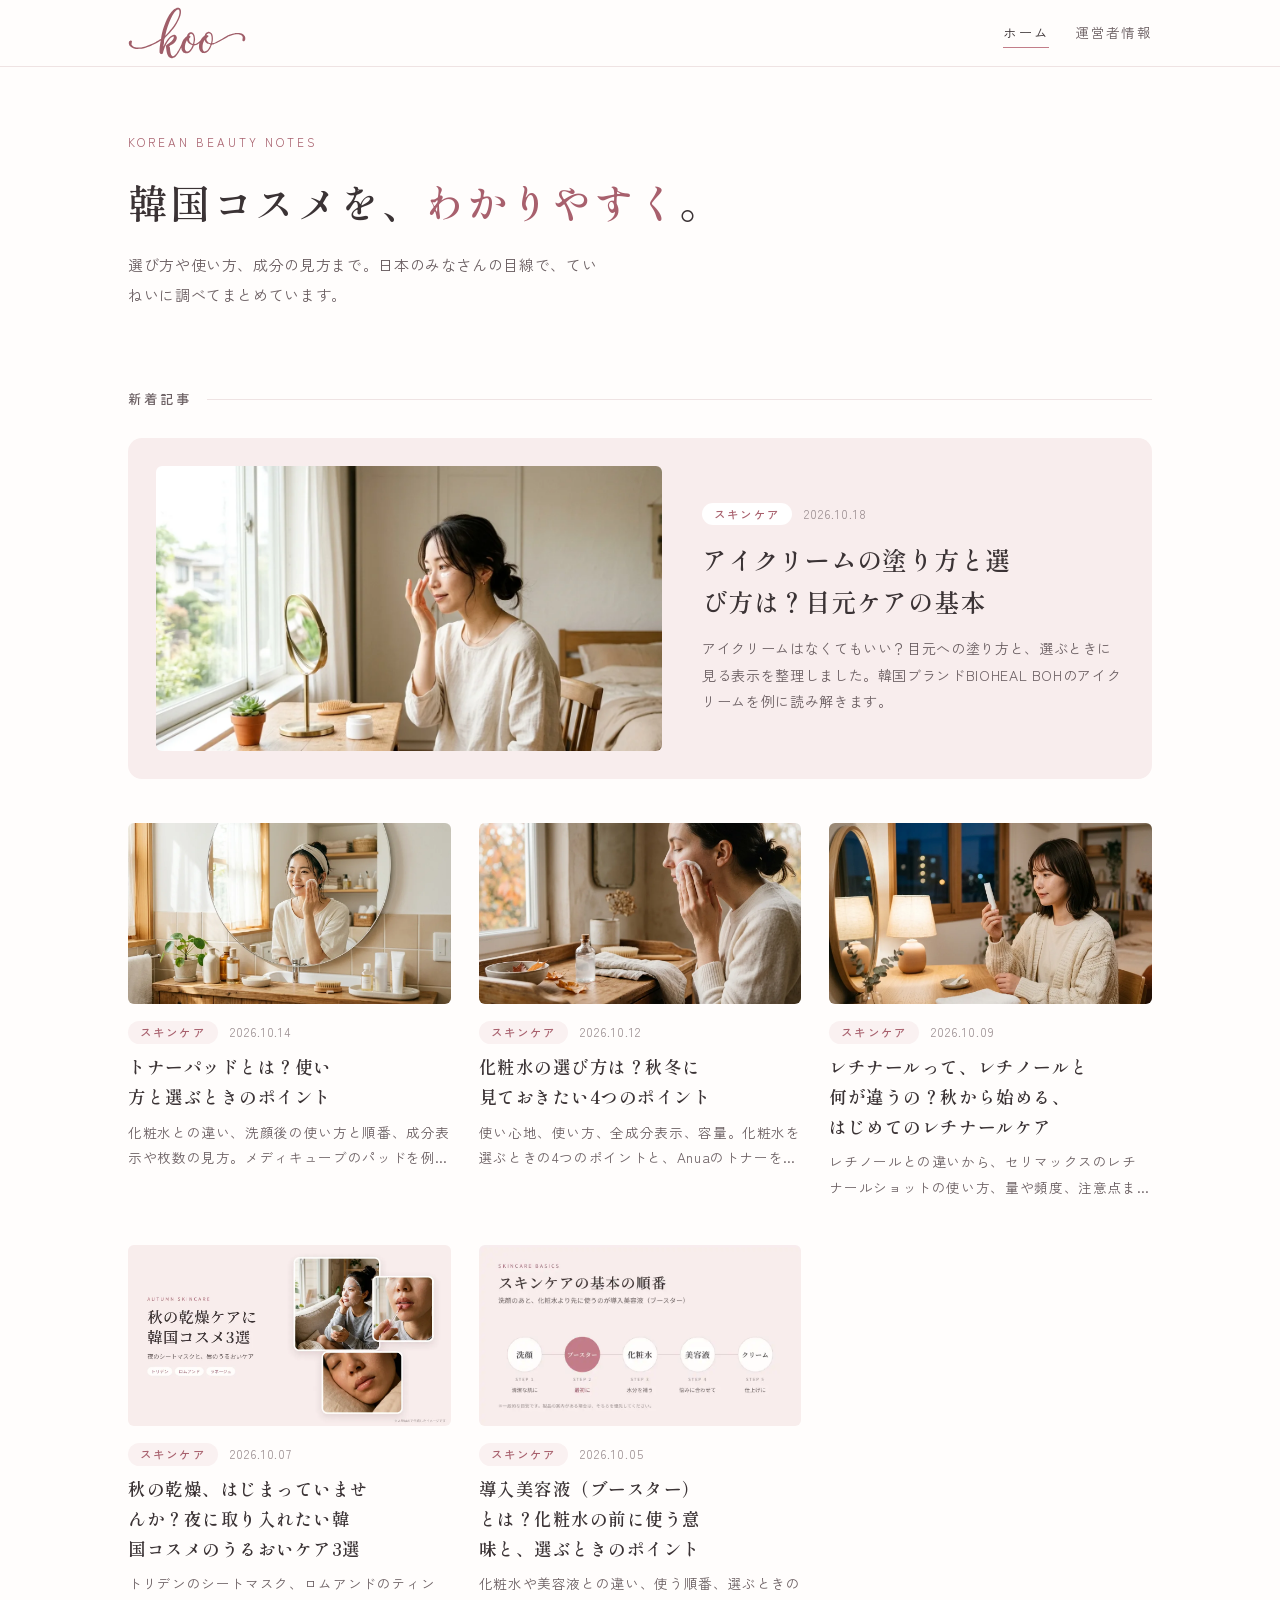
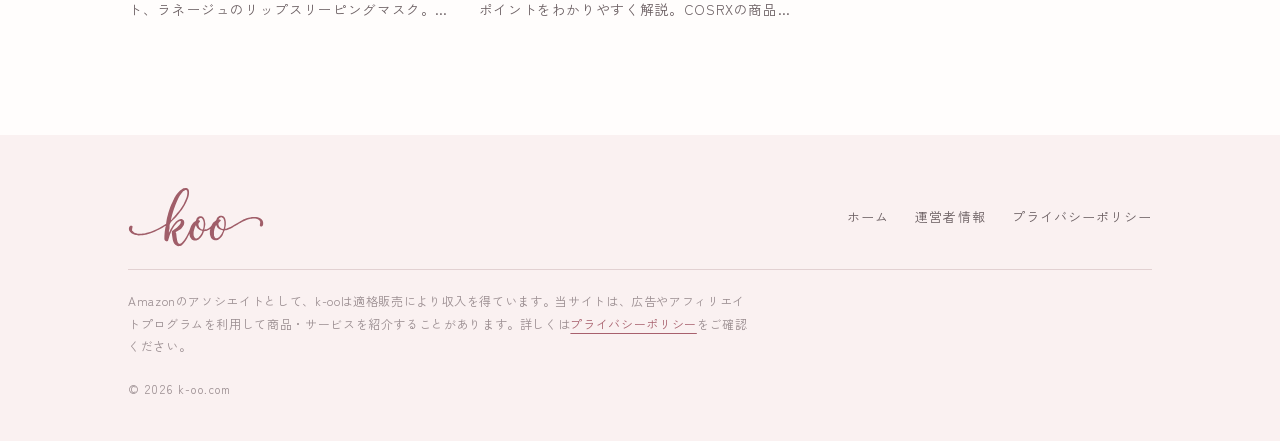
==== commit cd9dd1be: "アイクリームの記事を追加（BIOHEAL BOHを例に、塗り方と選び方） Co-Authored-By: Claude Sonnet 5.5 <noreply@anthropic.com> Claud" ====
--- a/index.html
+++ b/index.html
@@ -97,6 +97,14 @@
     ===== -->
     <ul class="post-grid">
       <li class="post-card">
+        <div class="post-card-thumb"><img src="/assets/img/posts/eye-cream-guide.webp" width="1200" height="675" alt="窓辺の化粧台の前で、目元にクリームをなじませる女性" loading="lazy" decoding="async"></div>
+        <div class="post-card-body">
+          <div class="post-card-meta"><span class="tag">スキンケア</span><time datetime="2026-10-18">2026.10.18</time></div>
+          <h3><a href="/posts/2026/10/eye-cream-guide">アイクリームの塗り方と選び方は？目元ケアの基本</a></h3>
+          <p>アイクリームはなくてもいい？目元への塗り方と、選ぶときに見る表示を整理しました。韓国ブランドBIOHEAL BOHのアイクリームを例に読み解きます。</p>
+        </div>
+      </li>
+      <li class="post-card">
         <div class="post-card-thumb"><img src="/assets/img/posts/what-is-toner-pad.webp" width="1200" height="675" alt="洗面台の鏡の前で、コットンパッドを頬にあてる女性" loading="lazy" decoding="async"></div>
         <div class="post-card-body">
           <div class="post-card-meta"><span class="tag">スキンケア</span><time datetime="2026-10-14">2026.10.14</time></div>
